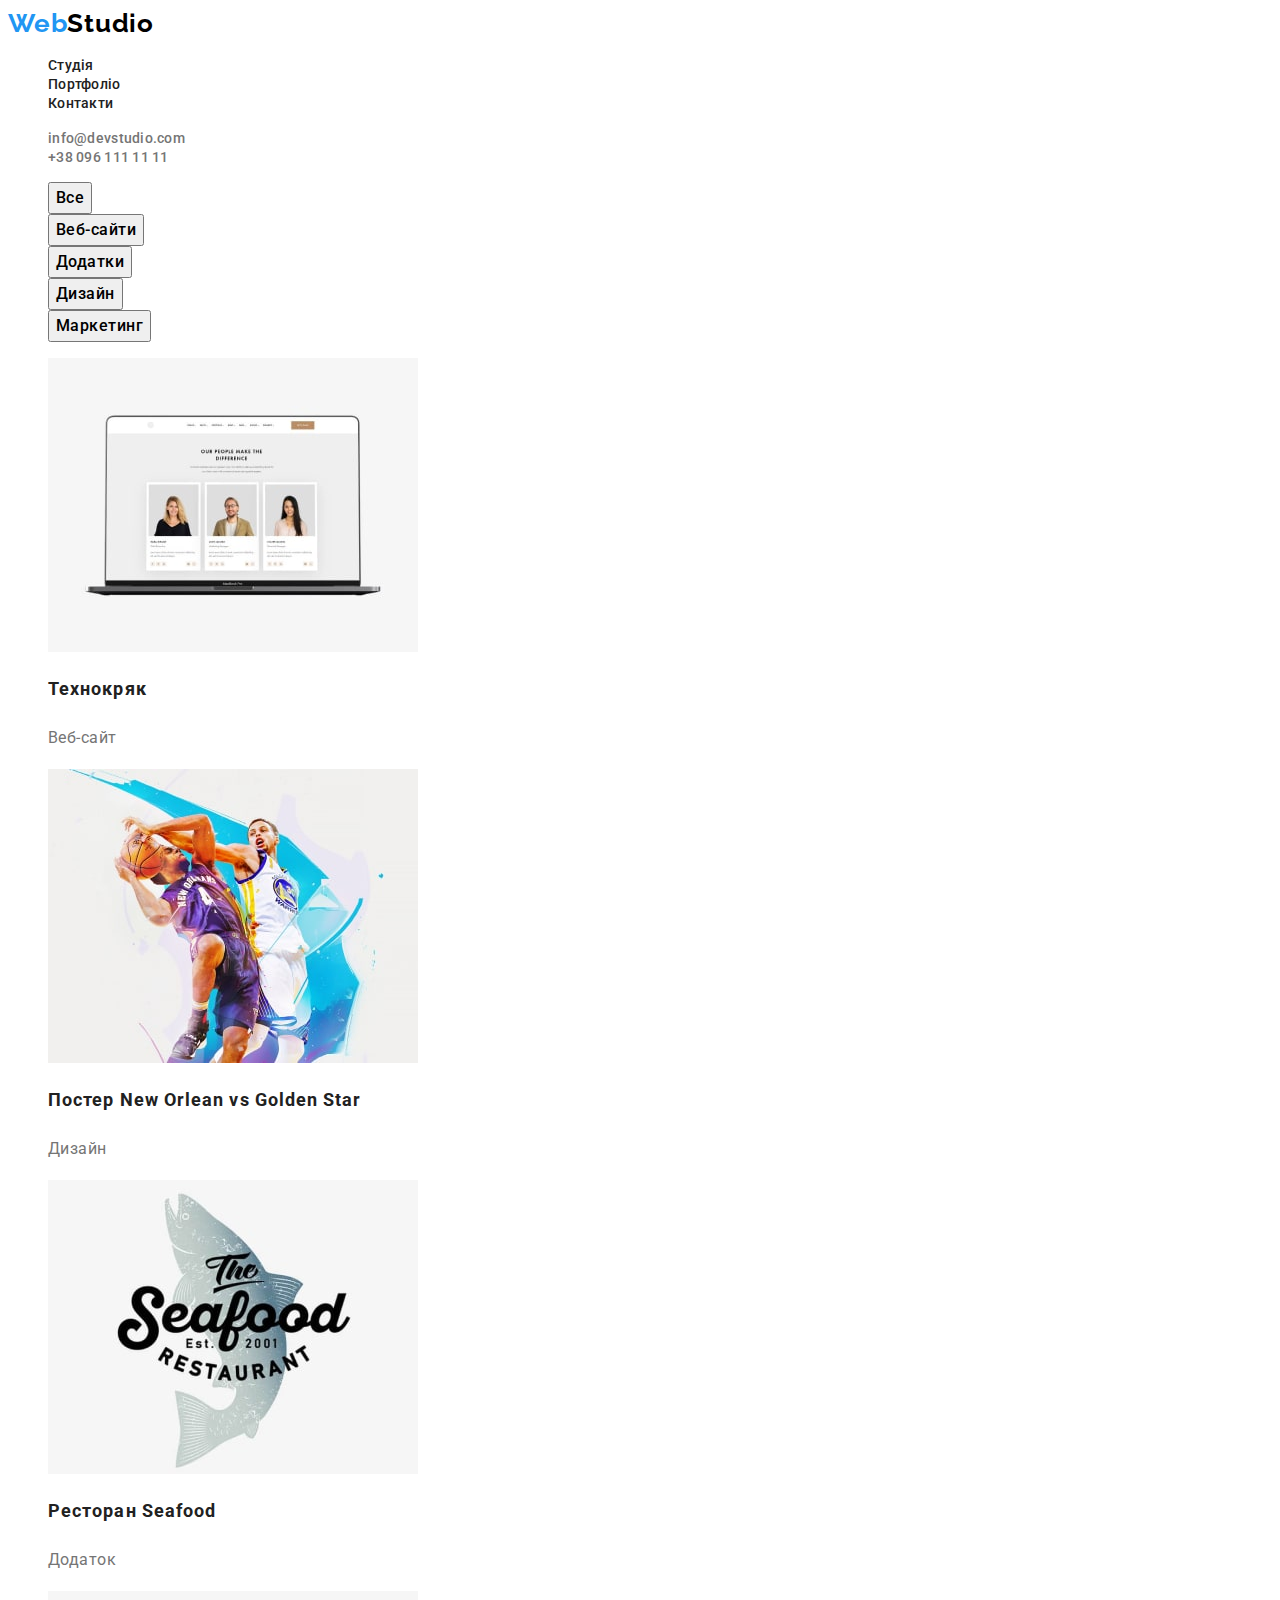
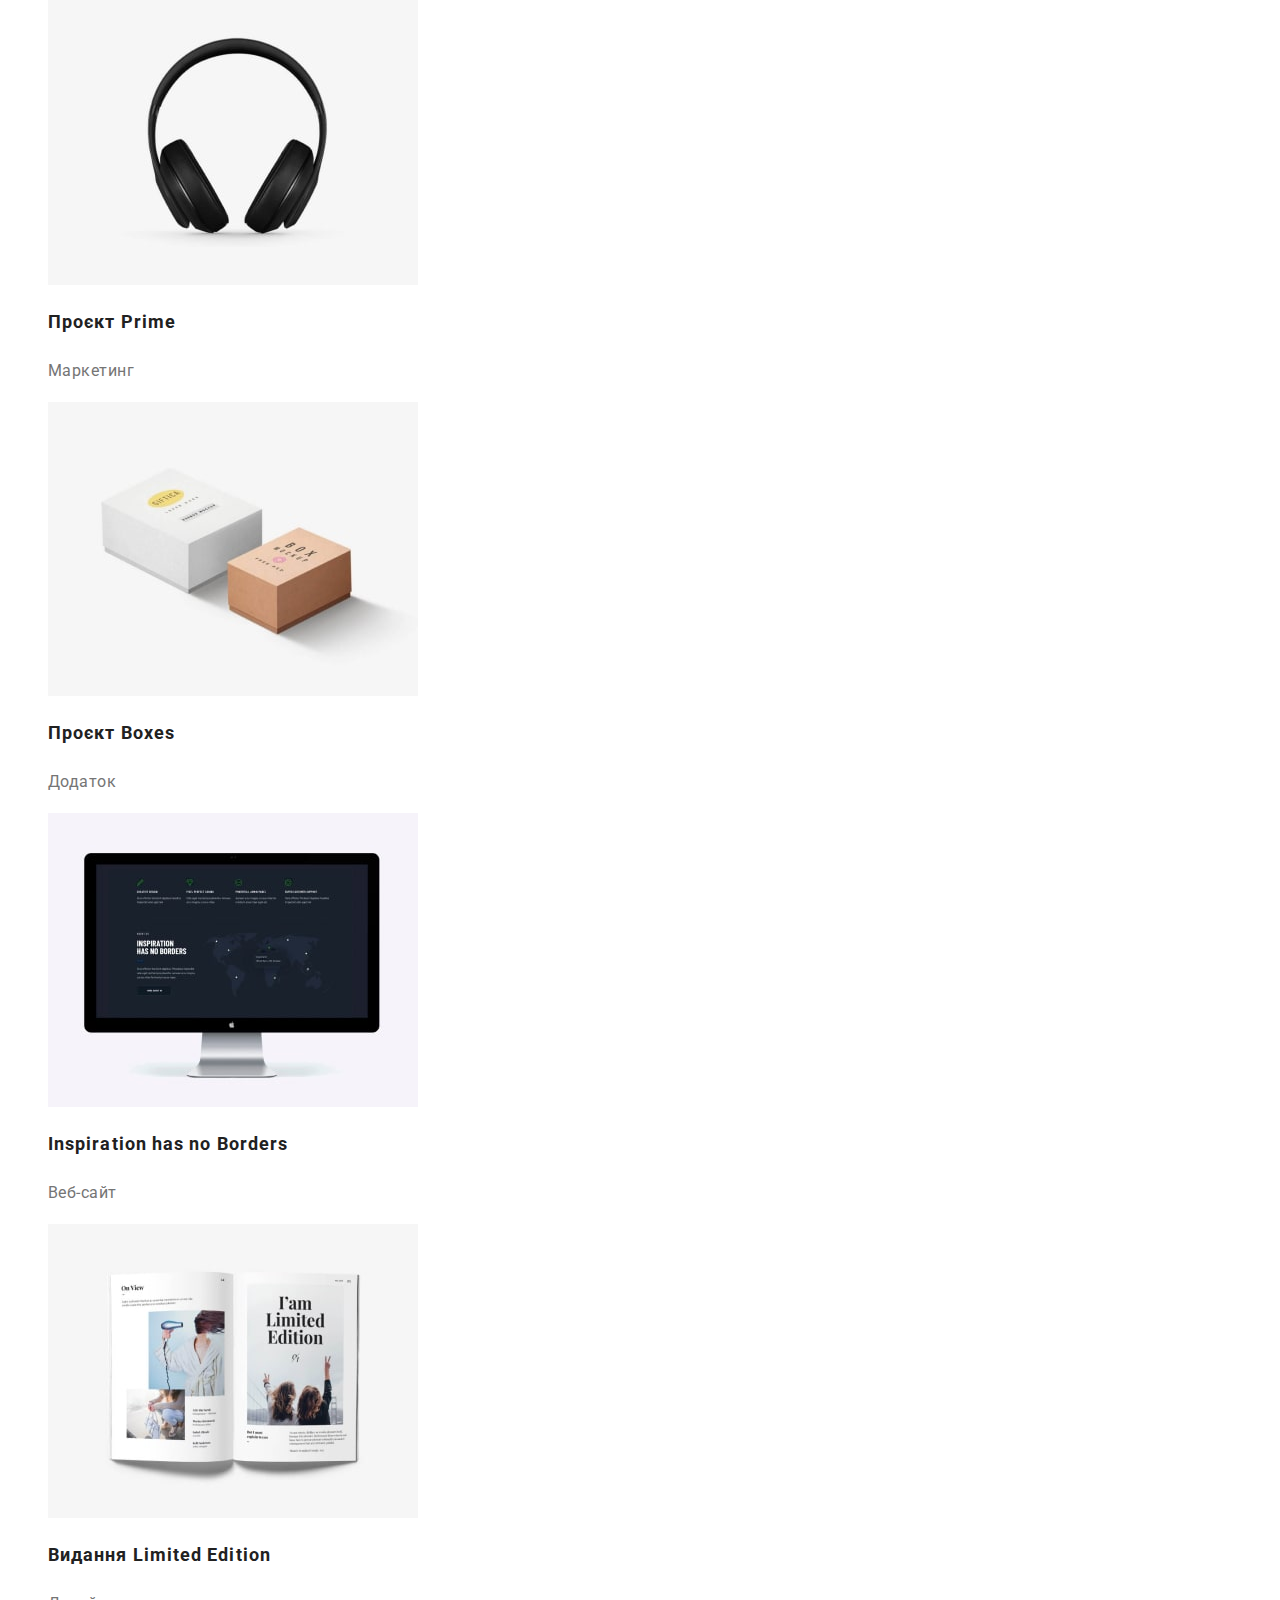
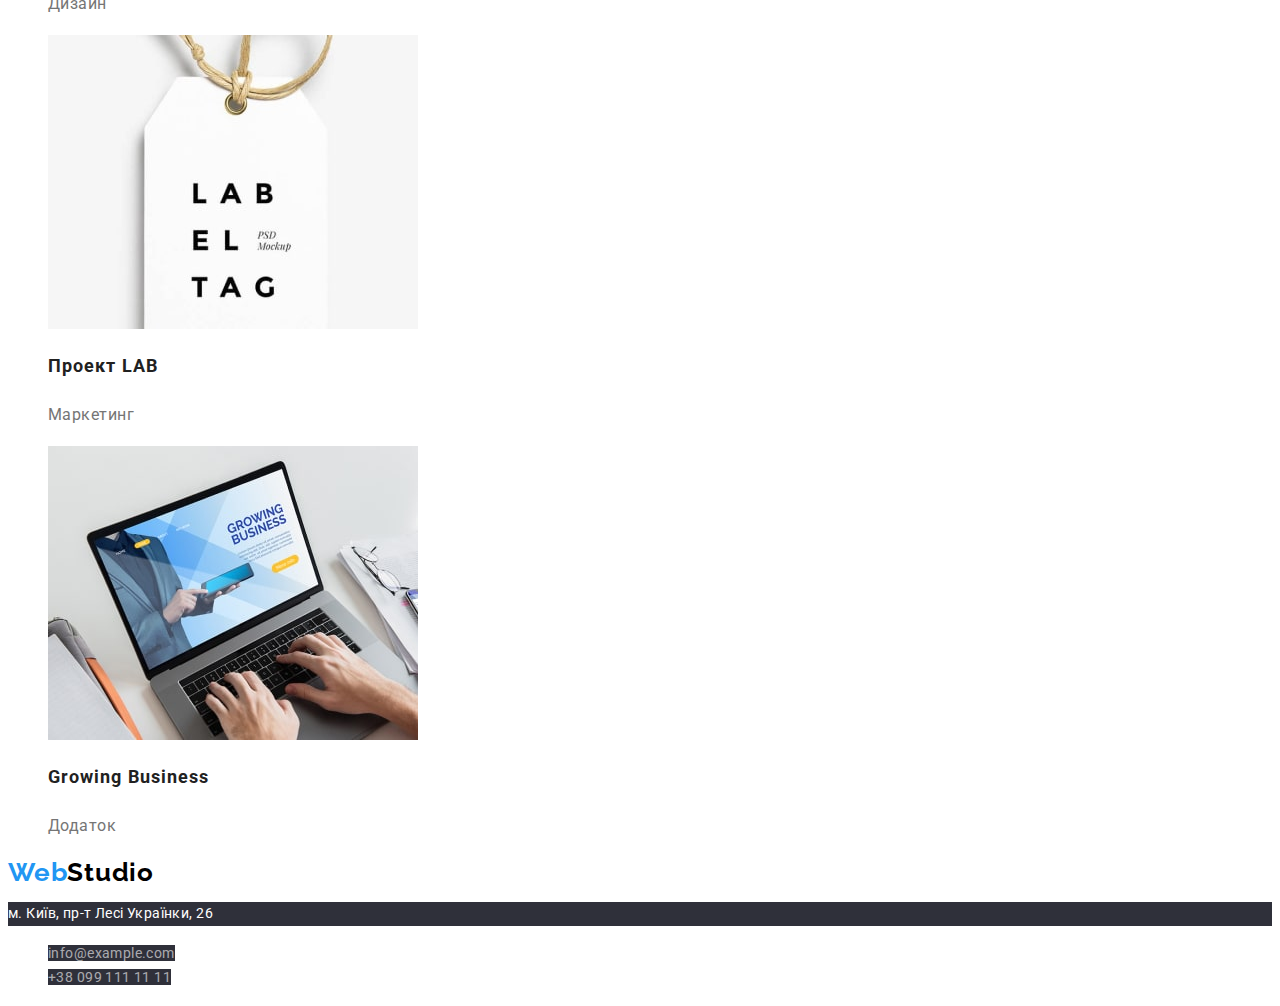
==== portfolio.html @ 77604a97 "create new repositury" ====
<!DOCTYPE html>
<html lang="uk">
  <head>
    <meta charset="UTF-8" />
    <meta http-equiv="X-UA-Compatible" content="IE=edge" />
    <meta name="viewport" content="width=device-width, initial-scale=1.0" />
    <link rel="preconnect" href="https://fonts.googleapis.com" />
    <link rel="preconnect" href="https://fonts.gstatic.com" crossorigin />
    <link
      href="https://fonts.googleapis.com/css2?family=Raleway:wght@700&family=Roboto:wght@400;500;700;900&display=swap"
      rel="stylesheet"
    />
    <title>Портфоліо</title>
    <link rel="stylesheet" href="./css/styles.css" />
  </head>
  <body>
    <!--Header-->
    <header class="header">
      <nav class="header-nav">
        <a class="logo link" href="index.html"
          ><span class="logo-span">Web</span>Studio</a
        >
        <ul class="header-list list">
          <li class="header-item">
            <a class="header-link link" href="index.html">Студія</a>
          </li>
          <li class="header-item">
            <a class="header-link link" href="portfolio.html">Портфоліо</a>
          </li>
          <li class="header-item">
            <a class="header-link link" href="">Контакти</a>
          </li>
        </ul>
      </nav>
      <ul class="header-list list">
        <li class="header-item">
          <a class="header-link-mail link" href="">info@devstudio.com</a>
        </li>
        <li class="header-item">
          <a class="header-link-tell link" href="tel:">+38 096 111 11 11</a>
        </li>
      </ul>
    </header>
    <!-- Gallery -->
    <main>
      <section class="gallery">
        <h1 class="visually-hidden">Наші роботи</h1>
        <ul class="gallery-list list">
          <li class="gallery-item-btn">
            <button class="gallery-btn" type="button">Все</button>
          </li>
          <li class="gallery-item-btn">
            <button class="gallery-btn" type="button">Веб-сайти</button>
          </li>
          <li class="gallery-item-btn">
            <button class="gallery-btn" type="button">Додатки</button>
          </li>
          <li class="gallery-item-btn">
            <button class="gallery-btn" type="button">Дизайн</button>
          </li>
          <li class="gallery-item-btn">
            <button class="gallery-btn" type="button">Маркетинг</button>
          </li>
        </ul>
        <ul class="gallery-list list">
          <li class="gallery-item">
            <img
              src="./images/portfolio-img-1.jpg"
              width="370"
              height="294"
              alt="Технокряк"
            />
            <h2 class="gallery-title">Технокряк</h2>
            <p class="gallery-text">Веб-сайт</p>
          </li>
          <li class="gallery-item">
            <img
              src="./images/portfolio-img-2.jpg"
              width="370"
              height="294"
              alt="Постер New Orlean vs Golden Star"
            />
            <h2 class="gallery-title">Постер New Orlean vs Golden Star</h2>
            <p class="gallery-text">Дизайн</p>
          </li>
          <li class="gallery-item">
            <img
              src="./images/portfolio-img-3.jpg"
              width="370"
              height="294"
              alt="Ресторан Seafood"
            />
            <h2 class="gallery-title">Ресторан Seafood</h2>
            <p class="gallery-text">Додаток</p>
          </li>
          <li class="gallery-item">
            <img
              src="./images/portfolio-img-4.jpg"
              width="370"
              height="294"
              alt="Проєкт Prime"
            />
            <h2 class="gallery-title">Проєкт Prime</h2>
            <p class="gallery-text">Маркетинг</p>
          </li>
          <li class="gallery-item">
            <img
              src="./images/portfolio-img-5.jpg"
              width="370"
              height="294"
              alt="Проєкт Boxes"
            />
            <h2 class="gallery-title">Проєкт Boxes</h2>
            <p class="gallery-text">Додаток</p>
          </li>
          <li class="gallery-item">
            <img
              src="./images/portfolio-img-6.jpg"
              width="370"
              height="294"
              alt="Inspiration has no Borders"
            />
            <h2 class="gallery-title">Inspiration has no Borders</h2>
            <p class="gallery-text">Веб-сайт</p>
          </li>
          <li class="gallery-item">
            <img
              src="./images/portfolio-img-7.jpg"
              width="370"
              height="294"
              alt="Видання Limited Edition"
            />
            <h2 class="gallery-title">Видання Limited Edition</h2>
            <p class="gallery-text">Дизайн</p>
          </li>
          <li class="gallery-item">
            <img
              src="./images/portfolio-img-8.jpg"
              width="370"
              height="294"
              alt="Проект LAB"
            />
            <h2 class="gallery-title">Проект LAB</h2>
            <p class="gallery-text">Маркетинг</p>
          </li>
          <li class="gallery-item">
            <img
              src="./images/portfolio-img-9.jpg"
              width="370"
              height="294"
              alt="Growing Business"
            />
            <h2 class="gallery-title">Growing Business</h2>
            <p class="gallery-text">Додаток</p>
          </li>
        </ul>
      </section>
    </main>
    <!--Footer-->
    <footer class="footer">
      <a class="logo link" href="index.html"
        ><span class="logo-span">Web</span>Studio</a
      >
      <address class="footer-address">
        <p class="footer-text">м. Київ, пр-т Лесі Українки, 26</p>
        <ul class="footer-list list">
          <li><a class="footer-link-mail link" href="">info@example.com</a></li>
          <li>
            <a class="footer-link-tell link" href="tel:">+38 099 111 11 11</a>
          </li>
        </ul>
      </address>
    </footer>
  </body>
</html>
---- css/styles.css ----
:root {
  --main-color: #212121;
  --second-color: #757575;
}

body {
  font-family: "Roboto", sans-serif;
  color: #212121;
}

.visually-hidden {
  position: absolute;
  white-space: nowrap;
  width: 1px;
  height: 1px;
  overflow: hidden;
  border: 0;
  padding: 0;
  clip: rect(0 0 0 0);
  clip-path: inset(50%);
  margin: -1px;
}

.link {
  text-decoration: none;
}

.list {
  list-style: none;
}

/* <!--Header--> */

.logo {
  font-family: "Raleway";
  font-weight: 700;
  font-size: 26px;
  line-height: 1.19;
  letter-spacing: 0.03em;
  color: #000000;
}

.logo-span {
  color: #2196f3;
}

.header-link {
  font-weight: 500;
  font-size: 14px;
  line-height: 1.14;
  letter-spacing: 0.02em;
  color: var(--main-color);
}

.header-link:hover,
.header-link:focus {
  color: #2196f3;
}

.header-link-mail,
.header-link-tell {
  font-weight: 500;
  font-size: 14px;
  line-height: 1.14;
  letter-spacing: 0.02em;
  color: var(--second-color);
}

.header-link-mail:hover,
.header-link-mail:focus {
  color: #2196f3;
}

.header-link-tell:hover,
.header-link-tell:focus {
  color: #2196f3;
}

/* <!--Hero--> */

.hero-title {
  font-weight: 900;
  font-size: 44px;
  line-height: 1.36;
  text-align: center;
  letter-spacing: 0.06em;
  text-transform: uppercase;
  color: #ffffff;
  background-color: #2f303a;
}

.hero-btn {
  font-weight: 700;
  font-size: 16px;
  line-height: 1.87;
  display: flex;
  align-items: center;
  text-align: center;
  letter-spacing: 0.06em;
  color: #ffffff;
  cursor: pointer;
}

/* <!--Soft Skills--> */

.soft-skills-title {
  font-weight: 700;
  font-size: 14px;
  line-height: 1.14;
  letter-spacing: 0.03em;
  text-transform: uppercase;
  color: var(--main-color);
}

.soft-skills-text {
  font-size: 14px;
  line-height: 1.71;
  letter-spacing: 0.03em;
  color: var(--second-color);
}

/* <!--About--> */

.about-title {
  font-weight: 700;
  font-size: 36px;
  line-height: 1.17;
  text-align: center;
  letter-spacing: 0.03em;
  color: var(--main-color);
}

/* <!--Team--> */

.team-item {
  background-color: #ffffff;
}

.team-title {
  font-weight: 700;
  font-size: 36px;
  line-height: 1.17;
  text-align: center;
  letter-spacing: 0.03em;
  color: var(--main-color);
}

.team-title-name {
  font-weight: 500;
  font-size: 16px;
  line-height: 1.19;
  text-align: center;
  letter-spacing: 0.03em;
  color: var(--main-color);
}

.team-text {
  font-size: 16px;
  line-height: 1.19;
  text-align: center;
  letter-spacing: 0.03em;
  color: var(--second-color);
}


/* <!--Footer--> */

.footer-text {
  font-style: normal;
  font-size: 14px;
  line-height: 1.71;
  letter-spacing: 0.03em;
  color: #ffffff;
  background-color: #2f303a;
}

.footer-link-mail,
.footer-link-tell {
  font-style: normal;
  font-size: 14px;
  line-height: 1.71;
  letter-spacing: 0.03em;
  color: rgba(255, 255, 255, 0.6);
  background-color: #2f303a;
}

.footer-link-mail:hover,
.footer-link-mail:focus {
  color: #2196f3;
}

.footer-link-tell:hover,
.footer-link-tell:focus {
  color: #2196f3;
}

/* <!-- Gallery --> */

.gallery-item {
  background-color: #ffffff;
}

.gallery-btn {
  font-family: "Roboto";
  font-weight: 500;
  font-size: 16px;
  line-height: 1.63;
  text-align: center;
  letter-spacing: 0.03em;
  cursor: pointer;
}

.gallery-title {
  font-weight: 700;
  font-size: 18px;
  line-height: 2;
  letter-spacing: 0.06em;
  color: var(--main-color);
}

.gallery-text {
  font-size: 16px;
  line-height: 1.88;
  letter-spacing: 0.03em;
  color: var(--second-color);
}
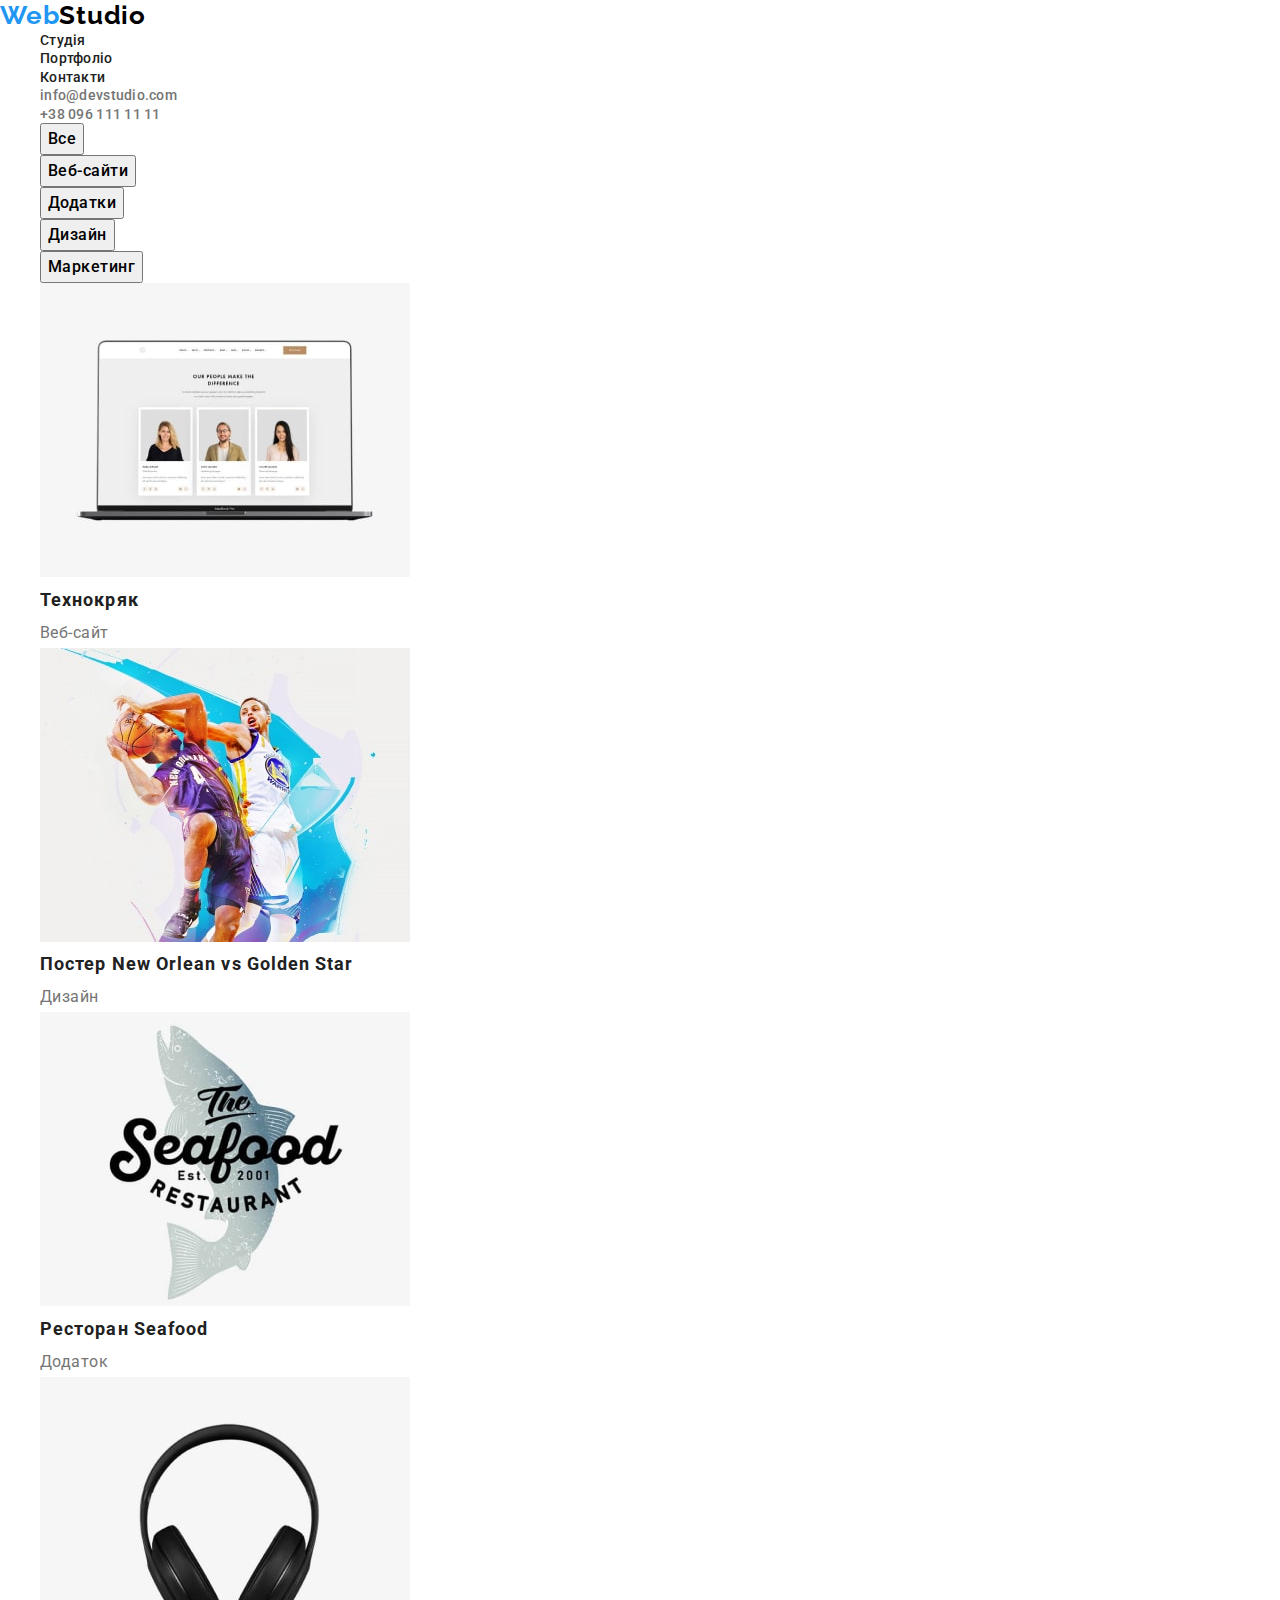
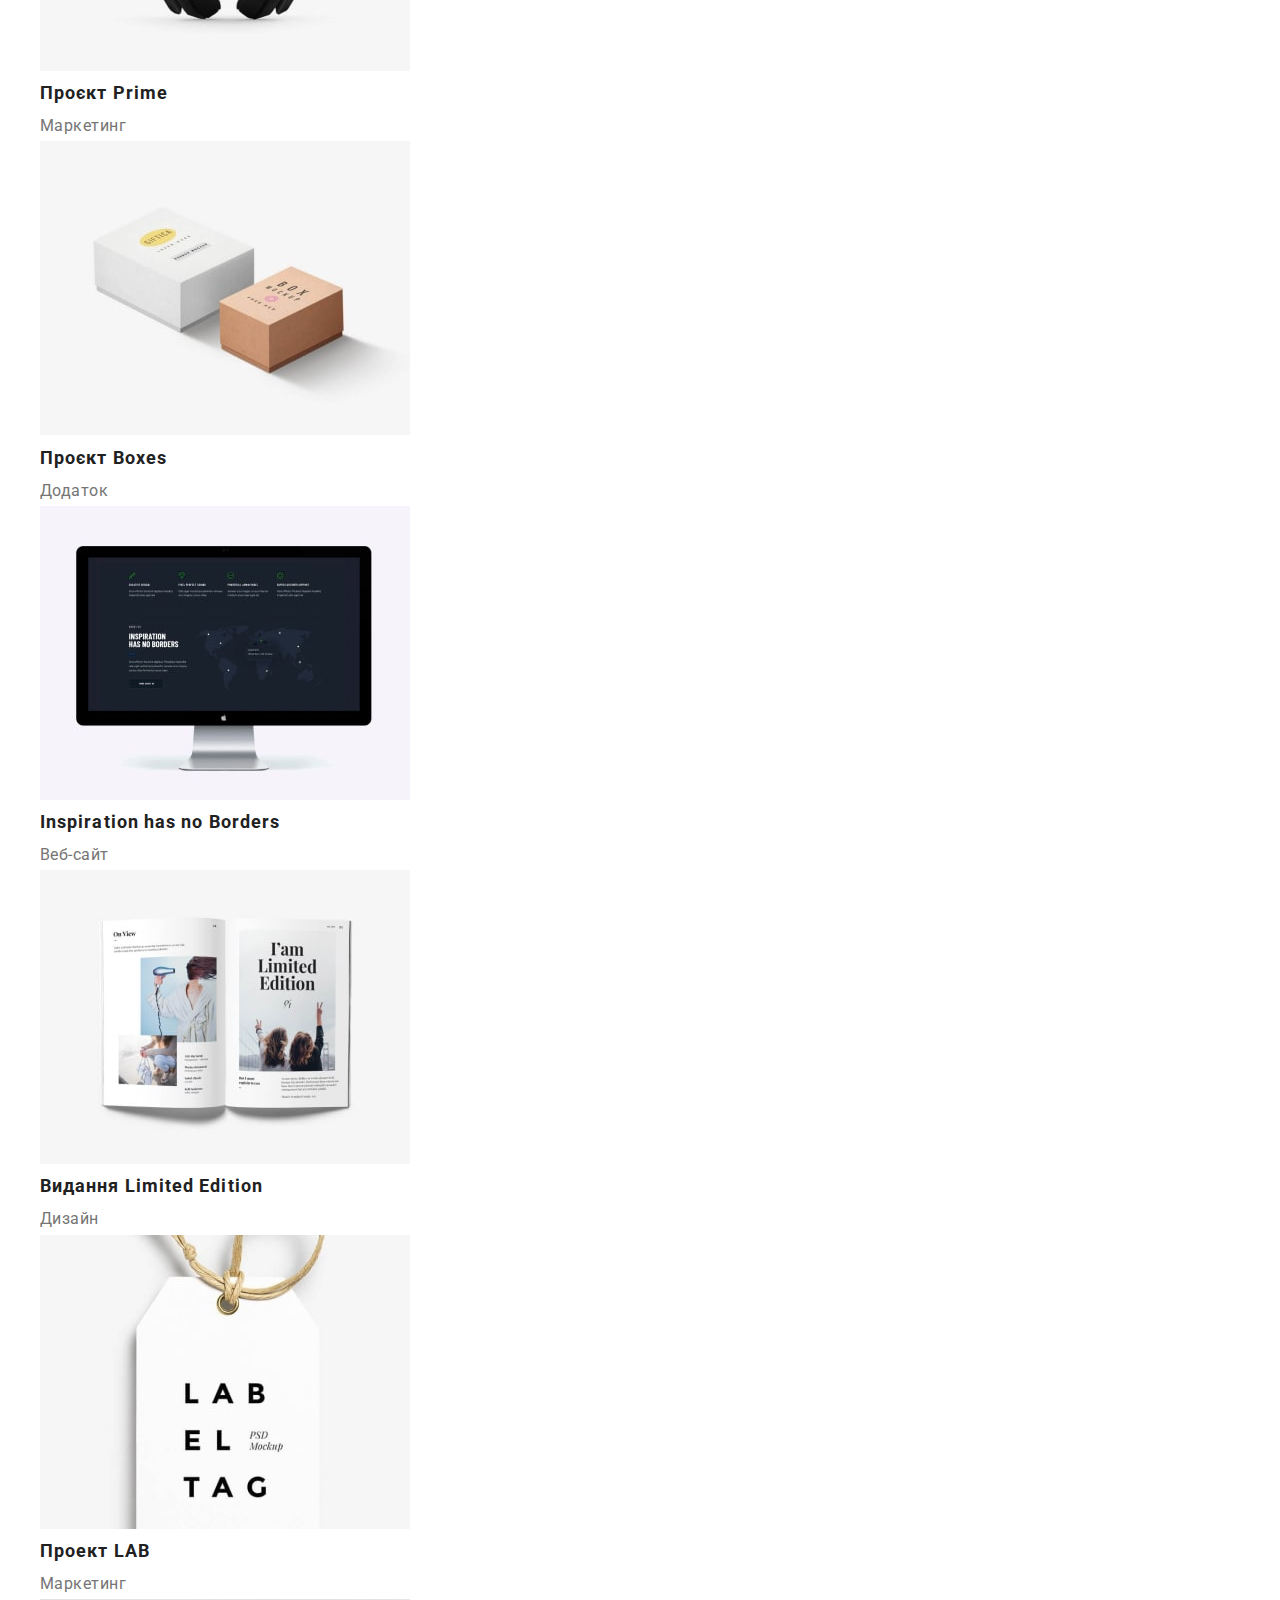
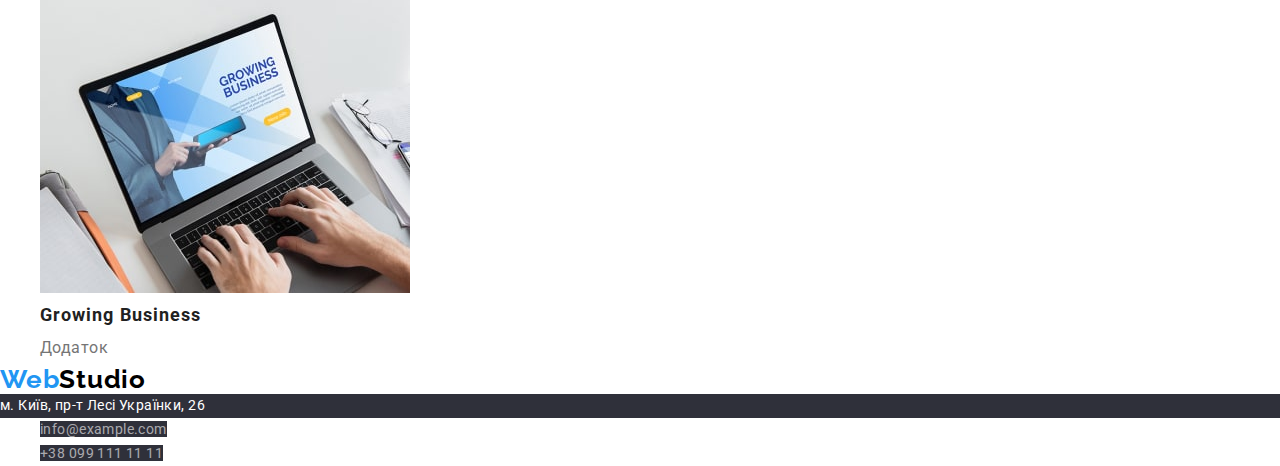
==== commit e67eddd2: "додав ширину" ====
--- a/portfolio.html
+++ b/portfolio.html
@@ -11,6 +11,10 @@
       rel="stylesheet"
     />
     <title>Портфоліо</title>
+    <link
+      rel="stylesheet"
+      href="https://cdnjs.cloudflare.com/ajax/libs/modern-normalize/1.1.0/modern-normalize.min.css"
+    />
     <link rel="stylesheet" href="./css/styles.css" />
   </head>
   <body>
--- a/css/styles.css
+++ b/css/styles.css
@@ -1,3 +1,13 @@
+html {
+  box-sizing: border-box;
+}
+
+*,
+*::before,
+*::after {
+  box-sizing: inherit;
+}
+
 :root {
   --main-color: #212121;
   --second-color: #757575;
@@ -6,6 +16,18 @@
 body {
   font-family: "Roboto", sans-serif;
   color: #212121;
+}
+
+h1,
+h2,
+h3,
+h4,
+h5,
+h6,
+p,
+ul {
+  margin-top: 0;
+  margin-bottom: 0;
 }
 
 .visually-hidden {
@@ -29,6 +51,12 @@
   list-style: none;
 }
 
+.container {
+  width: 1200px;
+  padding-left: 15px;
+  padding-right: 15px;
+}
+
 /* <!--Header--> */
 
 .logo {
@@ -162,7 +190,6 @@
   color: var(--second-color);
 }
 
-
 /* <!--Footer--> */
 
 .footer-text {
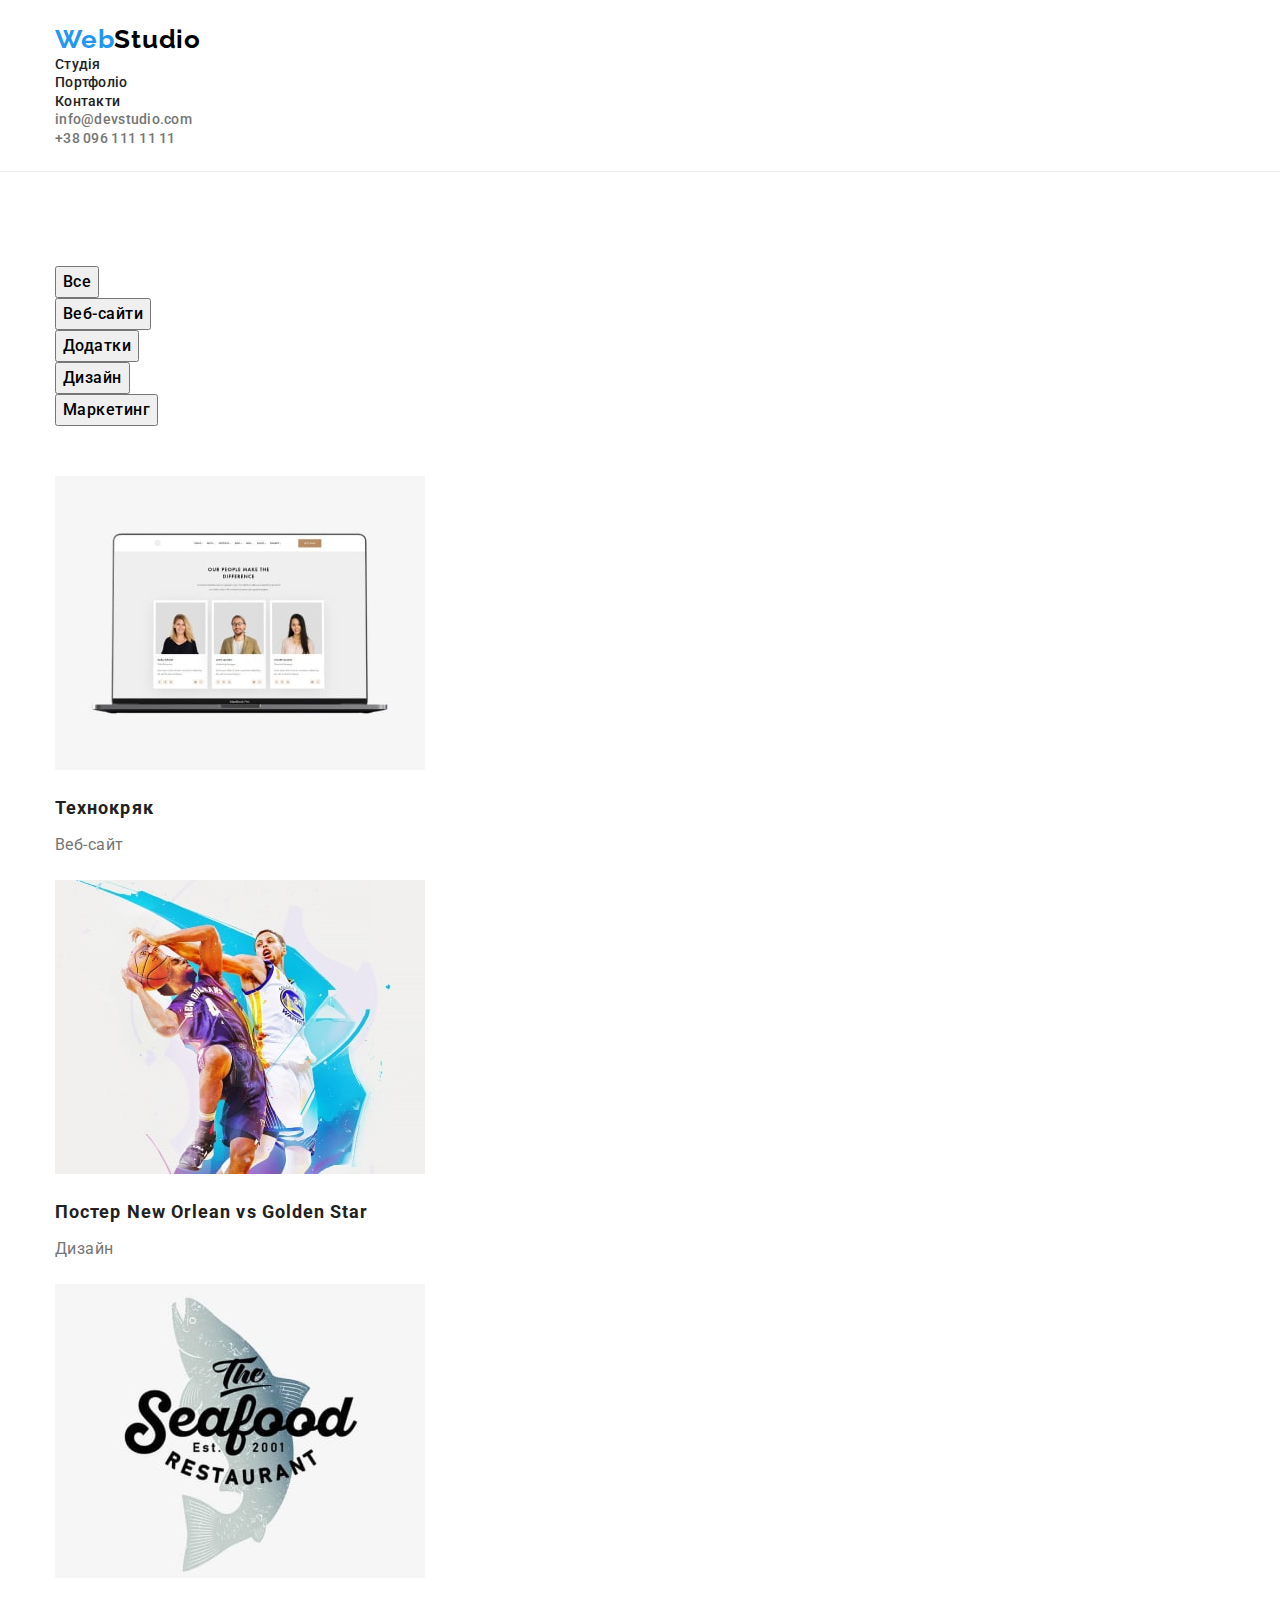
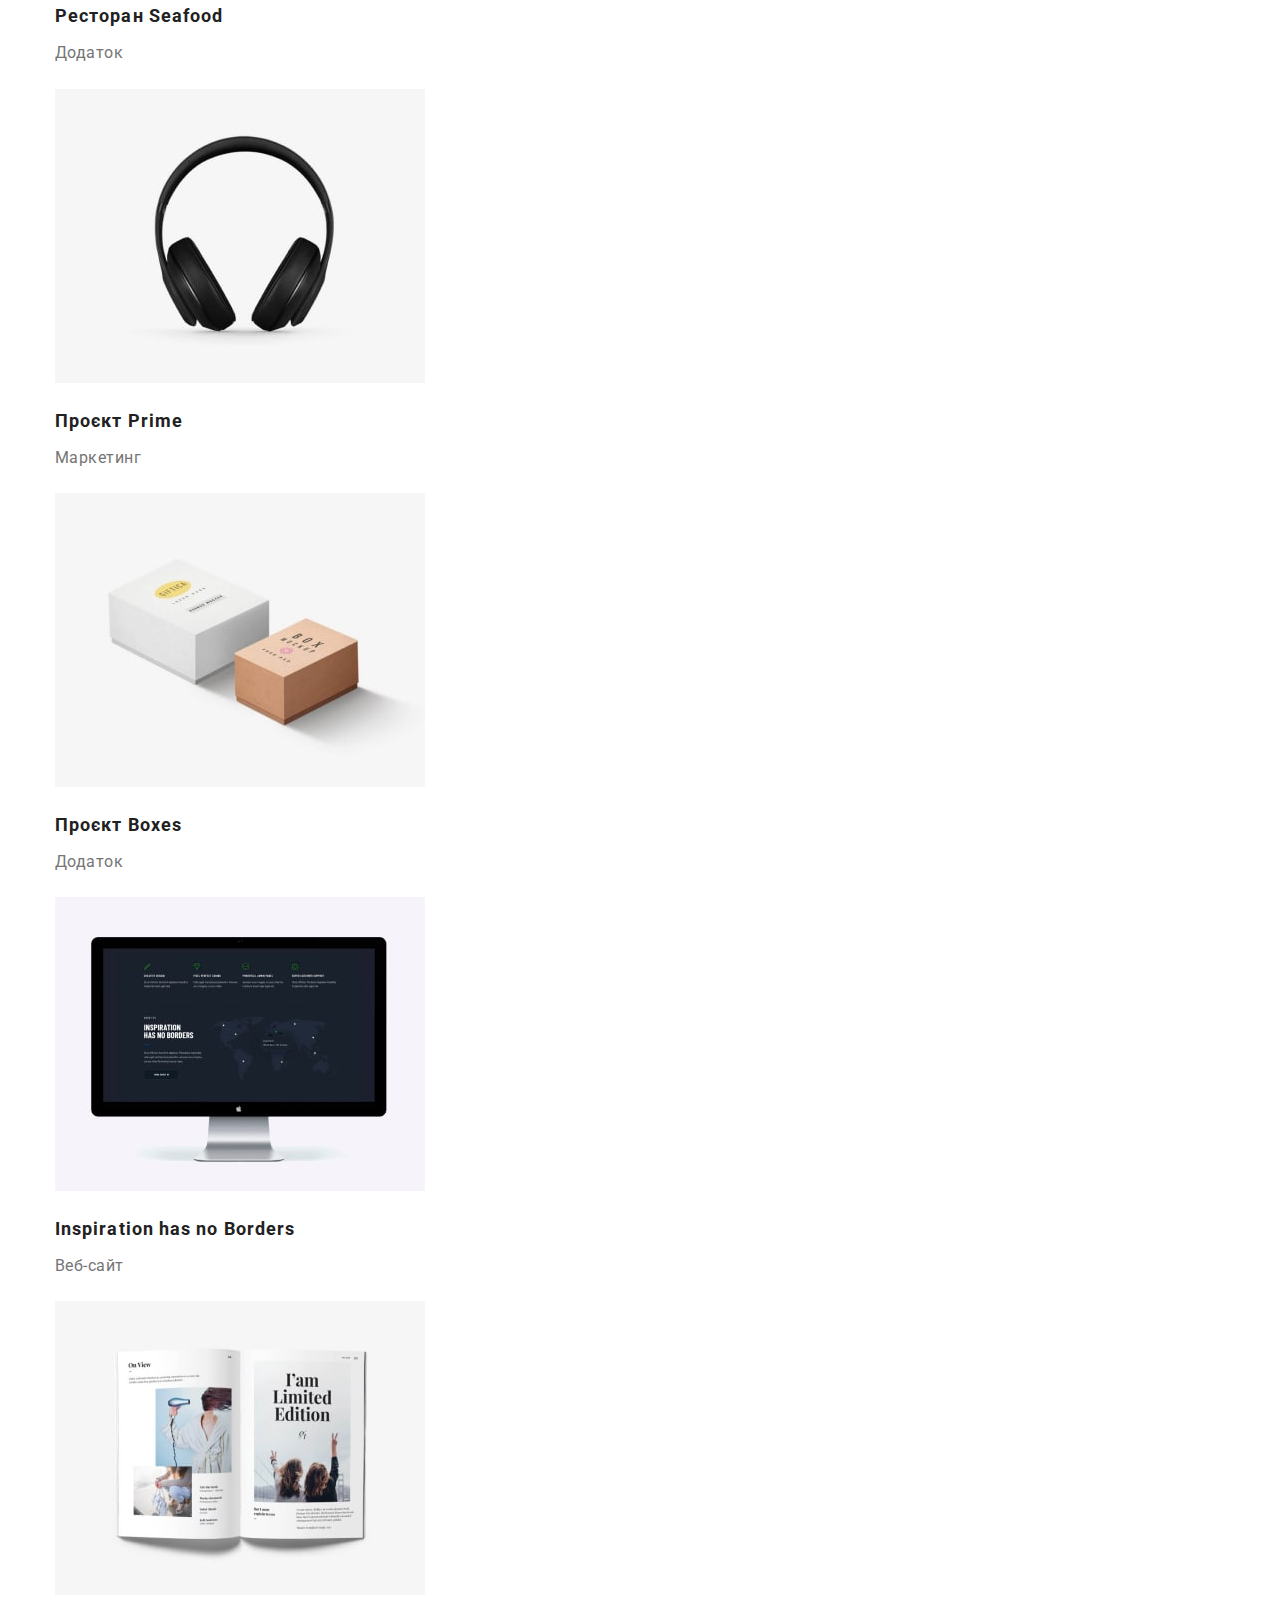
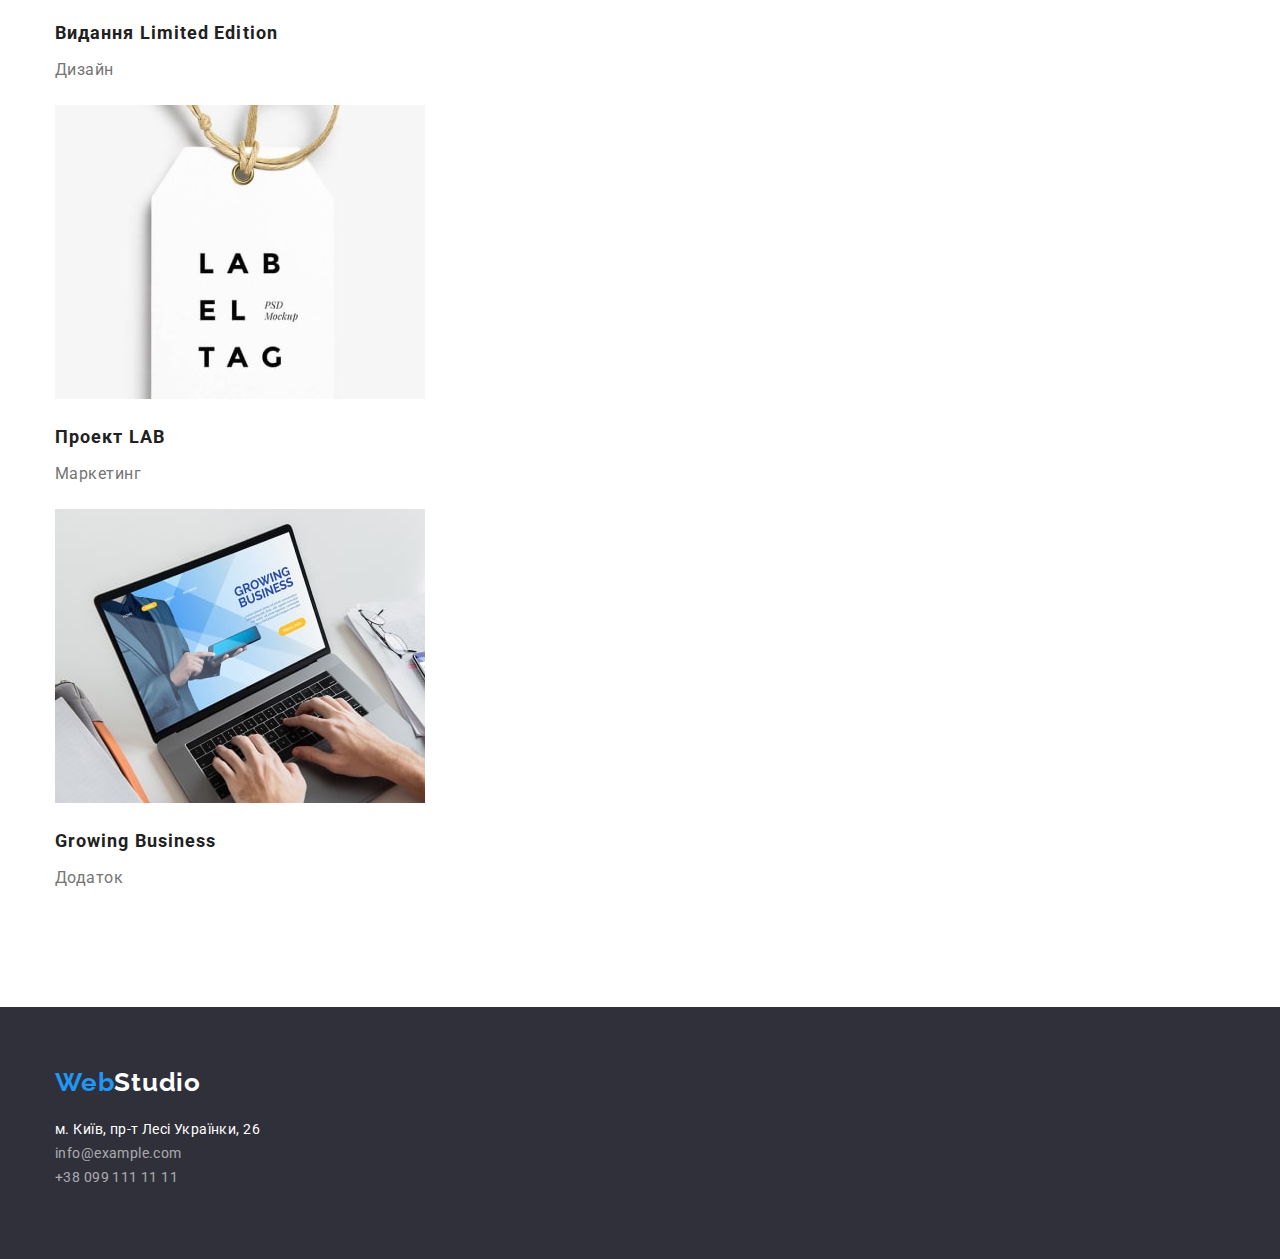
==== commit 1e694920: "add margin padding" ====
--- a/portfolio.html
+++ b/portfolio.html
@@ -20,160 +20,169 @@
   <body>
     <!--Header-->
     <header class="header">
-      <nav class="header-nav">
-        <a class="logo link" href="index.html"
-          ><span class="logo-span">Web</span>Studio</a
-        >
+      <div class="container">
+        <nav class="header-nav">
+          <a class="logo link" href="index.html"
+            ><span class="logo-span">Web</span>Studio</a
+          >
+          <ul class="header-list list">
+            <li class="header-item">
+              <a class="header-link link" href="index.html">Студія</a>
+            </li>
+            <li class="header-item">
+              <a class="header-link link" href="portfolio.html">Портфоліо</a>
+            </li>
+            <li class="header-item">
+              <a class="header-link link" href="">Контакти</a>
+            </li>
+          </ul>
+        </nav>
         <ul class="header-list list">
           <li class="header-item">
-            <a class="header-link link" href="index.html">Студія</a>
+            <a class="header-link-mail link" href="">info@devstudio.com</a>
           </li>
           <li class="header-item">
-            <a class="header-link link" href="portfolio.html">Портфоліо</a>
-          </li>
-          <li class="header-item">
-            <a class="header-link link" href="">Контакти</a>
+            <a class="header-link-tell link" href="tel:">+38 096 111 11 11</a>
           </li>
         </ul>
-      </nav>
-      <ul class="header-list list">
-        <li class="header-item">
-          <a class="header-link-mail link" href="">info@devstudio.com</a>
-        </li>
-        <li class="header-item">
-          <a class="header-link-tell link" href="tel:">+38 096 111 11 11</a>
-        </li>
-      </ul>
+      </div>
     </header>
     <!-- Gallery -->
     <main>
-      <section class="gallery">
-        <h1 class="visually-hidden">Наші роботи</h1>
-        <ul class="gallery-list list">
-          <li class="gallery-item-btn">
-            <button class="gallery-btn" type="button">Все</button>
-          </li>
-          <li class="gallery-item-btn">
-            <button class="gallery-btn" type="button">Веб-сайти</button>
-          </li>
-          <li class="gallery-item-btn">
-            <button class="gallery-btn" type="button">Додатки</button>
-          </li>
-          <li class="gallery-item-btn">
-            <button class="gallery-btn" type="button">Дизайн</button>
-          </li>
-          <li class="gallery-item-btn">
-            <button class="gallery-btn" type="button">Маркетинг</button>
-          </li>
-        </ul>
-        <ul class="gallery-list list">
-          <li class="gallery-item">
-            <img
-              src="./images/portfolio-img-1.jpg"
-              width="370"
-              height="294"
-              alt="Технокряк"
-            />
-            <h2 class="gallery-title">Технокряк</h2>
-            <p class="gallery-text">Веб-сайт</p>
-          </li>
-          <li class="gallery-item">
-            <img
-              src="./images/portfolio-img-2.jpg"
-              width="370"
-              height="294"
-              alt="Постер New Orlean vs Golden Star"
-            />
-            <h2 class="gallery-title">Постер New Orlean vs Golden Star</h2>
-            <p class="gallery-text">Дизайн</p>
-          </li>
-          <li class="gallery-item">
-            <img
-              src="./images/portfolio-img-3.jpg"
-              width="370"
-              height="294"
-              alt="Ресторан Seafood"
-            />
-            <h2 class="gallery-title">Ресторан Seafood</h2>
-            <p class="gallery-text">Додаток</p>
-          </li>
-          <li class="gallery-item">
-            <img
-              src="./images/portfolio-img-4.jpg"
-              width="370"
-              height="294"
-              alt="Проєкт Prime"
-            />
-            <h2 class="gallery-title">Проєкт Prime</h2>
-            <p class="gallery-text">Маркетинг</p>
-          </li>
-          <li class="gallery-item">
-            <img
-              src="./images/portfolio-img-5.jpg"
-              width="370"
-              height="294"
-              alt="Проєкт Boxes"
-            />
-            <h2 class="gallery-title">Проєкт Boxes</h2>
-            <p class="gallery-text">Додаток</p>
-          </li>
-          <li class="gallery-item">
-            <img
-              src="./images/portfolio-img-6.jpg"
-              width="370"
-              height="294"
-              alt="Inspiration has no Borders"
-            />
-            <h2 class="gallery-title">Inspiration has no Borders</h2>
-            <p class="gallery-text">Веб-сайт</p>
-          </li>
-          <li class="gallery-item">
-            <img
-              src="./images/portfolio-img-7.jpg"
-              width="370"
-              height="294"
-              alt="Видання Limited Edition"
-            />
-            <h2 class="gallery-title">Видання Limited Edition</h2>
-            <p class="gallery-text">Дизайн</p>
-          </li>
-          <li class="gallery-item">
-            <img
-              src="./images/portfolio-img-8.jpg"
-              width="370"
-              height="294"
-              alt="Проект LAB"
-            />
-            <h2 class="gallery-title">Проект LAB</h2>
-            <p class="gallery-text">Маркетинг</p>
-          </li>
-          <li class="gallery-item">
-            <img
-              src="./images/portfolio-img-9.jpg"
-              width="370"
-              height="294"
-              alt="Growing Business"
-            />
-            <h2 class="gallery-title">Growing Business</h2>
-            <p class="gallery-text">Додаток</p>
-          </li>
-        </ul>
+      <section class="gallery section">
+        <div class="container">
+          <h1 class="visually-hidden">Наші роботи</h1>
+          <ul class="gallery-list-btn list">
+            <li class="gallery-item-btn">
+              <button class="gallery-btn" type="button">Все</button>
+            </li>
+            <li class="gallery-item-btn">
+              <button class="gallery-btn" type="button">Веб-сайти</button>
+            </li>
+            <li class="gallery-item-btn">
+              <button class="gallery-btn" type="button">Додатки</button>
+            </li>
+            <li class="gallery-item-btn">
+              <button class="gallery-btn" type="button">Дизайн</button>
+            </li>
+            <li class="gallery-item-btn">
+              <button class="gallery-btn" type="button">Маркетинг</button>
+            </li>
+          </ul>
+          <ul class="gallery-list list">
+            <li class="gallery-item">
+              <img
+                src="./images/portfolio-img-1.jpg"
+                width="370"
+                height="294"
+                alt="Технокряк"
+              />
+              <h2 class="gallery-title">Технокряк</h2>
+              <p class="gallery-text">Веб-сайт</p>
+            </li>
+            <li class="gallery-item">
+              <img
+                src="./images/portfolio-img-2.jpg"
+                width="370"
+                height="294"
+                alt="Постер New Orlean vs Golden Star"
+              />
+              <h2 class="gallery-title">Постер New Orlean vs Golden Star</h2>
+              <p class="gallery-text">Дизайн</p>
+            </li>
+            <li class="gallery-item">
+              <img
+                src="./images/portfolio-img-3.jpg"
+                width="370"
+                height="294"
+                alt="Ресторан Seafood"
+              />
+              <h2 class="gallery-title">Ресторан Seafood</h2>
+              <p class="gallery-text">Додаток</p>
+            </li>
+            <li class="gallery-item">
+              <img
+                src="./images/portfolio-img-4.jpg"
+                width="370"
+                height="294"
+                alt="Проєкт Prime"
+              />
+              <h2 class="gallery-title">Проєкт Prime</h2>
+              <p class="gallery-text">Маркетинг</p>
+            </li>
+            <li class="gallery-item">
+              <img
+                src="./images/portfolio-img-5.jpg"
+                width="370"
+                height="294"
+                alt="Проєкт Boxes"
+              />
+              <h2 class="gallery-title">Проєкт Boxes</h2>
+              <p class="gallery-text">Додаток</p>
+            </li>
+            <li class="gallery-item">
+              <img
+                src="./images/portfolio-img-6.jpg"
+                width="370"
+                height="294"
+                alt="Inspiration has no Borders"
+              />
+              <h2 class="gallery-title">Inspiration has no Borders</h2>
+              <p class="gallery-text">Веб-сайт</p>
+            </li>
+            <li class="gallery-item">
+              <img
+                src="./images/portfolio-img-7.jpg"
+                width="370"
+                height="294"
+                alt="Видання Limited Edition"
+              />
+              <h2 class="gallery-title">Видання Limited Edition</h2>
+              <p class="gallery-text">Дизайн</p>
+            </li>
+            <li class="gallery-item">
+              <img
+                src="./images/portfolio-img-8.jpg"
+                width="370"
+                height="294"
+                alt="Проект LAB"
+              />
+              <h2 class="gallery-title">Проект LAB</h2>
+              <p class="gallery-text">Маркетинг</p>
+            </li>
+            <li class="gallery-item">
+              <img
+                src="./images/portfolio-img-9.jpg"
+                width="370"
+                height="294"
+                alt="Growing Business"
+              />
+              <h2 class="gallery-title">Growing Business</h2>
+              <p class="gallery-text">Додаток</p>
+            </li>
+          </ul>
+        </div>
       </section>
     </main>
     <!--Footer-->
     <footer class="footer">
-      <a class="logo link" href="index.html"
-        ><span class="logo-span">Web</span>Studio</a
-      >
-      <address class="footer-address">
-        <p class="footer-text">м. Київ, пр-т Лесі Українки, 26</p>
-        <ul class="footer-list list">
-          <li><a class="footer-link-mail link" href="">info@example.com</a></li>
-          <li>
-            <a class="footer-link-tell link" href="tel:">+38 099 111 11 11</a>
-          </li>
-        </ul>
-      </address>
+      <div class="container address">
+        <a class="logo link" href="index.html"
+          ><span class="logo-span">Web</span
+          ><span class="logo-studio-span">Studio</span></a
+        >
+        <address class="footer-address">
+          <p class="footer-text">м. Київ, пр-т Лесі Українки, 26</p>
+          <ul class="footer-list list">
+            <li>
+              <a class="footer-link-mail link" href="">info@example.com</a>
+            </li>
+            <li>
+              <a class="footer-link-tell link" href="tel:">+38 099 111 11 11</a>
+            </li>
+          </ul>
+        </address>
+      </div>
     </footer>
   </body>
 </html>
--- a/css/styles.css
+++ b/css/styles.css
@@ -1,13 +1,3 @@
-html {
-  box-sizing: border-box;
-}
-
-*,
-*::before,
-*::after {
-  box-sizing: inherit;
-}
-
 :root {
   --main-color: #212121;
   --second-color: #757575;
@@ -24,10 +14,17 @@
 h4,
 h5,
 h6,
-p,
+p {
+  margin: 0;
+}
+
 ul {
-  margin-top: 0;
-  margin-bottom: 0;
+  margin: 0;
+  padding-left: 0;
+}
+
+img {
+  display: block;
 }
 
 .visually-hidden {
@@ -51,10 +48,16 @@
   list-style: none;
 }
 
+.section {
+  padding-top: 94px;
+  padding-bottom: 94px;
+}
+
 .container {
   width: 1200px;
   padding-left: 15px;
   padding-right: 15px;
+  margin: 0 auto;
 }
 
 /* <!--Header--> */
@@ -72,6 +75,11 @@
   color: #2196f3;
 }
 
+.header {
+  padding: 24px;
+  border-bottom: 1px solid #ececec;
+}
+
 .header-link {
   font-weight: 500;
   font-size: 14px;
@@ -106,24 +114,30 @@
 
 /* <!--Hero--> */
 
+.hero {
+  min-height: 600px;
+  padding-top: 200px;
+  text-align: center;
+  background-color: #2f303a;
+}
+
 .hero-title {
+  margin-left: auto;
+  margin-right: auto;
+  max-width: 696px;
   font-weight: 900;
   font-size: 44px;
   line-height: 1.36;
-  text-align: center;
   letter-spacing: 0.06em;
   text-transform: uppercase;
   color: #ffffff;
-  background-color: #2f303a;
 }
 
 .hero-btn {
+  margin-top: 30px;
   font-weight: 700;
   font-size: 16px;
   line-height: 1.87;
-  display: flex;
-  align-items: center;
-  text-align: center;
   letter-spacing: 0.06em;
   color: #ffffff;
   cursor: pointer;
@@ -132,6 +146,7 @@
 /* <!--Soft Skills--> */
 
 .soft-skills-title {
+  padding-bottom: 10px;
   font-weight: 700;
   font-size: 14px;
   line-height: 1.14;
@@ -150,6 +165,7 @@
 /* <!--About--> */
 
 .about-title {
+  padding-bottom: 50px;
   font-weight: 700;
   font-size: 36px;
   line-height: 1.17;
@@ -165,6 +181,7 @@
 }
 
 .team-title {
+  padding-bottom: 50px;
   font-weight: 700;
   font-size: 36px;
   line-height: 1.17;
@@ -174,6 +191,7 @@
 }
 
 .team-title-name {
+  margin-top: 50px;
   font-weight: 500;
   font-size: 16px;
   line-height: 1.19;
@@ -183,6 +201,8 @@
 }
 
 .team-text {
+  margin-top: 10px;
+  margin-bottom: 30px;
   font-size: 16px;
   line-height: 1.19;
   text-align: center;
@@ -192,23 +212,37 @@
 
 /* <!--Footer--> */
 
+.footer {
+  min-height: 252px;
+  background-color: #2f303a;
+}
+
+.logo-studio-span {
+  color: #fff;
+}
+
+.address {
+  padding-top: 60px;
+  padding-bottom: 60px;
+}
+
 .footer-text {
+  padding-top: 20px;
   font-style: normal;
   font-size: 14px;
   line-height: 1.71;
   letter-spacing: 0.03em;
   color: #ffffff;
-  background-color: #2f303a;
 }
 
 .footer-link-mail,
 .footer-link-tell {
+  padding-top: 9px;
   font-style: normal;
   font-size: 14px;
   line-height: 1.71;
   letter-spacing: 0.03em;
   color: rgba(255, 255, 255, 0.6);
-  background-color: #2f303a;
 }
 
 .footer-link-mail:hover,
@@ -237,7 +271,12 @@
   cursor: pointer;
 }
 
+.gallery-list {
+  padding-top: 50px;
+}
+
 .gallery-title {
+  padding-top: 20px;
   font-weight: 700;
   font-size: 18px;
   line-height: 2;
@@ -246,6 +285,8 @@
 }
 
 .gallery-text {
+  padding-top: 4px;
+  padding-bottom: 20px;
   font-size: 16px;
   line-height: 1.88;
   letter-spacing: 0.03em;
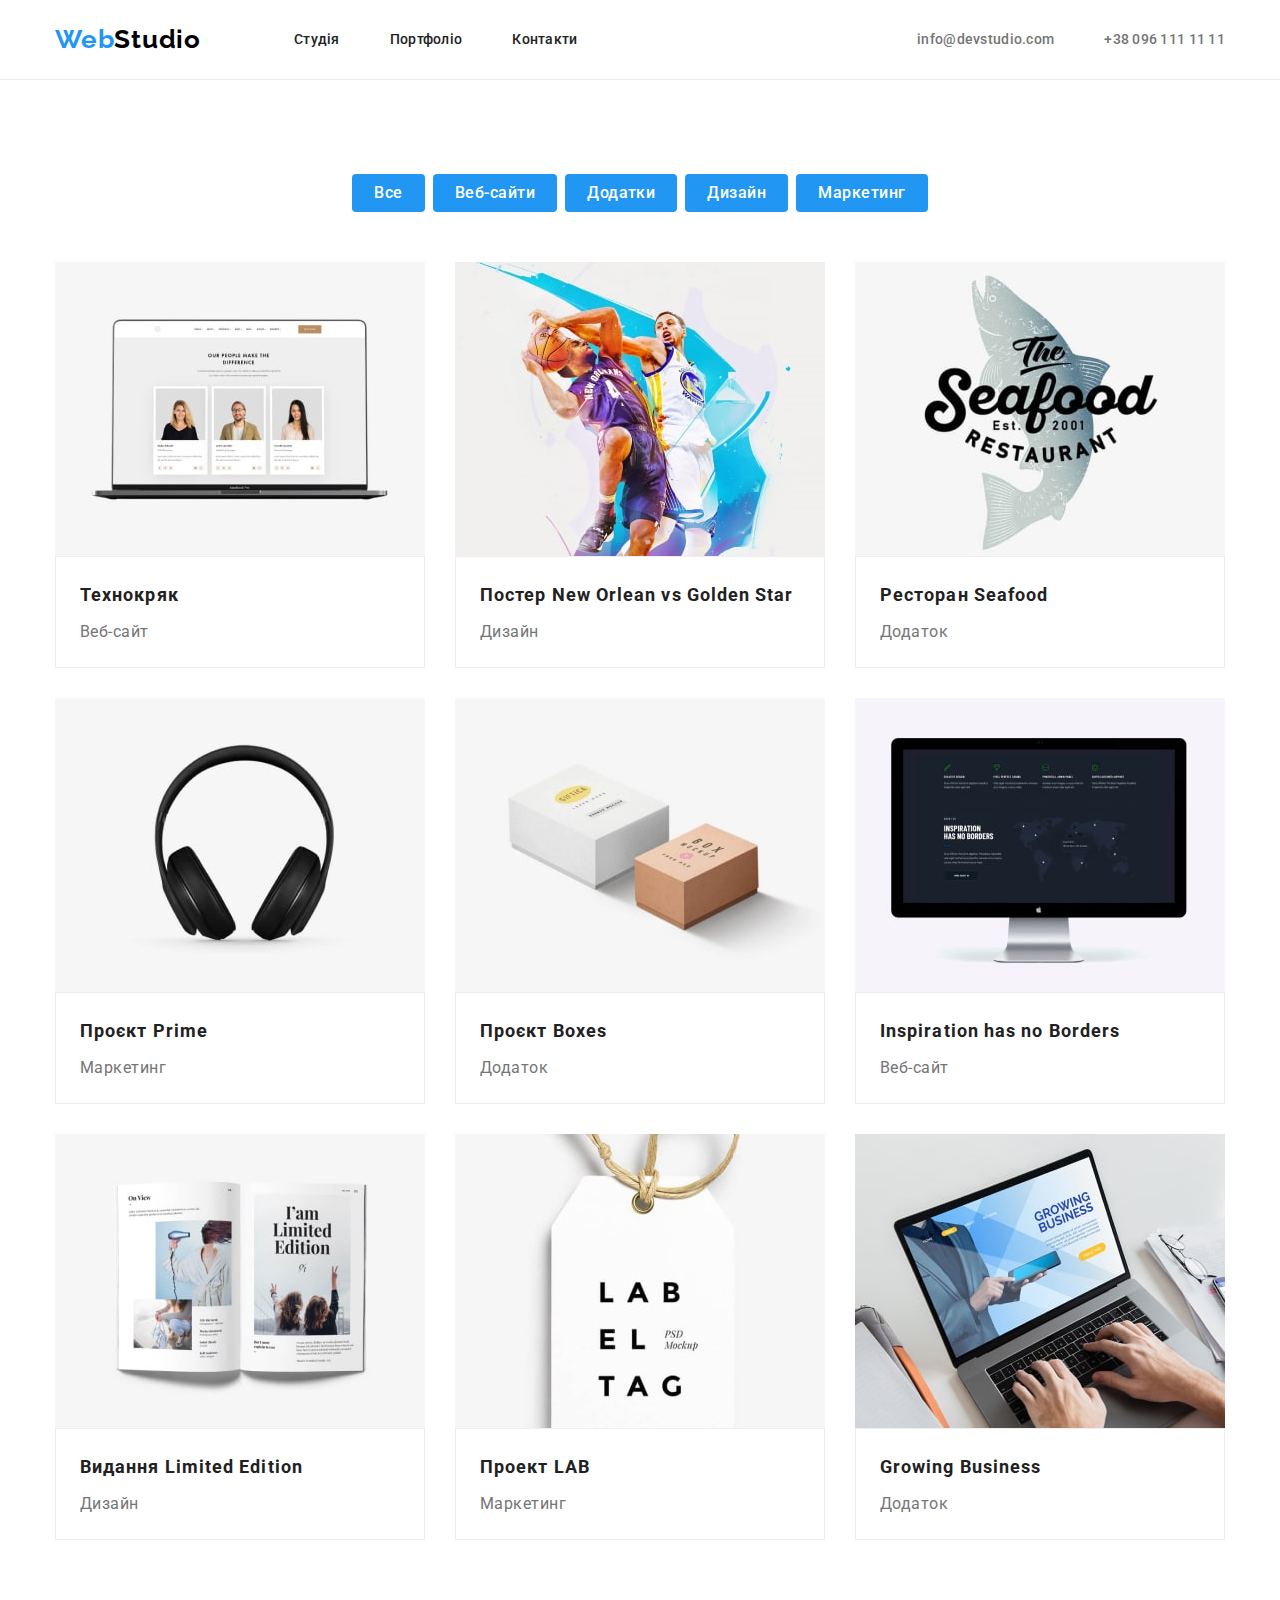
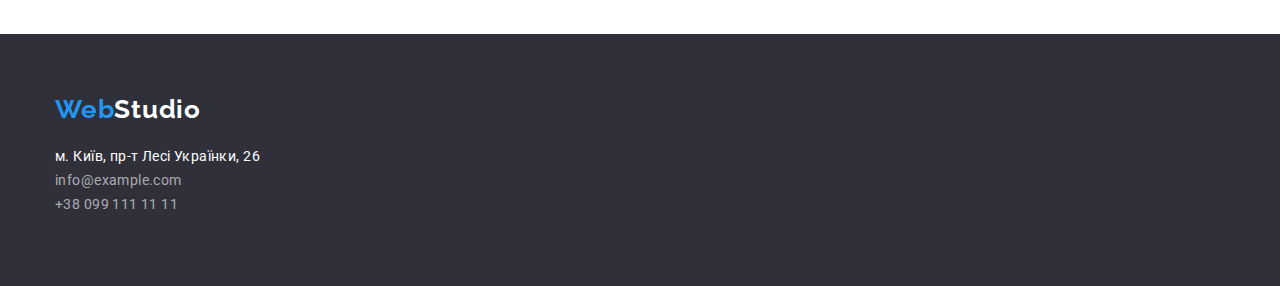
==== commit 9af54d6c: "add flex" ====
--- a/portfolio.html
+++ b/portfolio.html
@@ -36,15 +36,15 @@
               <a class="header-link link" href="">Контакти</a>
             </li>
           </ul>
+          <ul class="header-list-link list">
+            <li class="header-item">
+              <a class="header-link-mail link" href="">info@devstudio.com</a>
+            </li>
+            <li class="header-item">
+              <a class="header-link-tell link" href="tel:">+38 096 111 11 11</a>
+            </li>
+          </ul>
         </nav>
-        <ul class="header-list list">
-          <li class="header-item">
-            <a class="header-link-mail link" href="">info@devstudio.com</a>
-          </li>
-          <li class="header-item">
-            <a class="header-link-tell link" href="tel:">+38 096 111 11 11</a>
-          </li>
-        </ul>
       </div>
     </header>
     <!-- Gallery -->
@@ -77,8 +77,10 @@
                 height="294"
                 alt="Технокряк"
               />
-              <h2 class="gallery-title">Технокряк</h2>
-              <p class="gallery-text">Веб-сайт</p>
+              <div class="gallery-box">
+                <h2 class="gallery-title">Технокряк</h2>
+                <p class="gallery-text">Веб-сайт</p>
+              </div>
             </li>
             <li class="gallery-item">
               <img
@@ -87,8 +89,10 @@
                 height="294"
                 alt="Постер New Orlean vs Golden Star"
               />
-              <h2 class="gallery-title">Постер New Orlean vs Golden Star</h2>
-              <p class="gallery-text">Дизайн</p>
+              <div class="gallery-box">
+                <h2 class="gallery-title">Постер New Orlean vs Golden Star</h2>
+                <p class="gallery-text">Дизайн</p>
+              </div>
             </li>
             <li class="gallery-item">
               <img
@@ -97,8 +101,10 @@
                 height="294"
                 alt="Ресторан Seafood"
               />
-              <h2 class="gallery-title">Ресторан Seafood</h2>
-              <p class="gallery-text">Додаток</p>
+              <div class="gallery-box">
+                <h2 class="gallery-title">Ресторан Seafood</h2>
+                <p class="gallery-text">Додаток</p>
+              </div>
             </li>
             <li class="gallery-item">
               <img
@@ -107,8 +113,10 @@
                 height="294"
                 alt="Проєкт Prime"
               />
-              <h2 class="gallery-title">Проєкт Prime</h2>
-              <p class="gallery-text">Маркетинг</p>
+              <div class="gallery-box">
+                <h2 class="gallery-title">Проєкт Prime</h2>
+                <p class="gallery-text">Маркетинг</p>
+              </div>
             </li>
             <li class="gallery-item">
               <img
@@ -117,8 +125,10 @@
                 height="294"
                 alt="Проєкт Boxes"
               />
-              <h2 class="gallery-title">Проєкт Boxes</h2>
-              <p class="gallery-text">Додаток</p>
+              <div class="gallery-box">
+                <h2 class="gallery-title">Проєкт Boxes</h2>
+                <p class="gallery-text">Додаток</p>
+              </div>
             </li>
             <li class="gallery-item">
               <img
@@ -127,8 +137,10 @@
                 height="294"
                 alt="Inspiration has no Borders"
               />
-              <h2 class="gallery-title">Inspiration has no Borders</h2>
-              <p class="gallery-text">Веб-сайт</p>
+              <div class="gallery-box">
+                <h2 class="gallery-title">Inspiration has no Borders</h2>
+                <p class="gallery-text">Веб-сайт</p>
+              </div>
             </li>
             <li class="gallery-item">
               <img
@@ -137,8 +149,10 @@
                 height="294"
                 alt="Видання Limited Edition"
               />
-              <h2 class="gallery-title">Видання Limited Edition</h2>
-              <p class="gallery-text">Дизайн</p>
+              <div class="gallery-box">
+                <h2 class="gallery-title">Видання Limited Edition</h2>
+                <p class="gallery-text">Дизайн</p>
+              </div>
             </li>
             <li class="gallery-item">
               <img
@@ -147,8 +161,10 @@
                 height="294"
                 alt="Проект LAB"
               />
-              <h2 class="gallery-title">Проект LAB</h2>
-              <p class="gallery-text">Маркетинг</p>
+              <div class="gallery-box">
+                <h2 class="gallery-title">Проект LAB</h2>
+                <p class="gallery-text">Маркетинг</p>
+              </div>
             </li>
             <li class="gallery-item">
               <img
@@ -157,8 +173,10 @@
                 height="294"
                 alt="Growing Business"
               />
-              <h2 class="gallery-title">Growing Business</h2>
-              <p class="gallery-text">Додаток</p>
+              <div class="gallery-box">
+                <h2 class="gallery-title">Growing Business</h2>
+                <p class="gallery-text">Додаток</p>
+              </div>
             </li>
           </ul>
         </div>
--- a/css/styles.css
+++ b/css/styles.css
@@ -1,6 +1,7 @@
 :root {
   --main-color: #212121;
   --second-color: #757575;
+  --btn-color: #2196f3;
 }
 
 body {
@@ -80,6 +81,29 @@
   border-bottom: 1px solid #ececec;
 }
 
+.header-nav {
+  display: flex;
+  align-items: center;
+}
+
+.header-list {
+  display: flex;
+  margin-left: 93px;
+}
+
+.header-list-link {
+  display: flex;
+  margin-left: auto;
+}
+
+.header-item {
+  margin-right: 50px;
+}
+
+.header-item:last-child {
+  margin-right: 0;
+}
+
 .header-link {
   font-weight: 500;
   font-size: 14px;
@@ -134,6 +158,10 @@
 }
 
 .hero-btn {
+  min-width: 216px;
+  border-radius: 4px;
+  border: 0;
+  padding: 10px 32px 10px 32px;
   margin-top: 30px;
   font-weight: 700;
   font-size: 16px;
@@ -141,12 +169,26 @@
   letter-spacing: 0.06em;
   color: #ffffff;
   cursor: pointer;
+  background-color: var(--btn-color);
 }
 
 /* <!--Soft Skills--> */
 
+.soft-skills-list {
+  display: flex;
+}
+
+.soft-skills-item {
+  max-width: 270px;
+  margin-right: 30px;
+}
+
+.soft-skills-item:last-child {
+  margin-right: 0;
+}
+
 .soft-skills-title {
-  padding-bottom: 10px;
+  margin-bottom: 10px;
   font-weight: 700;
   font-size: 14px;
   line-height: 1.14;
@@ -163,6 +205,18 @@
 }
 
 /* <!--About--> */
+
+.about-list {
+  display: flex;
+}
+
+.about-item {
+  margin-right: 30px;
+}
+
+.about-item:last-child {
+  margin-right: 0;
+}
 
 .about-title {
   padding-bottom: 50px;
@@ -176,8 +230,18 @@
 
 /* <!--Team--> */
 
+.team-list {
+  display: flex;
+  outline: 2px solid tomato;
+}
+
 .team-item {
+  margin-right: 30px;
   background-color: #ffffff;
+}
+
+.team-item:last-child {
+  margin-right: 0;
 }
 
 .team-title {
@@ -191,7 +255,7 @@
 }
 
 .team-title-name {
-  margin-top: 50px;
+  margin-top: 30px;
   font-weight: 500;
   font-size: 16px;
   line-height: 1.19;
@@ -258,24 +322,61 @@
 /* <!-- Gallery --> */
 
 .gallery-item {
+  width: 370px;
+  margin-right: 30px;
+  margin-bottom: 30px;
   background-color: #ffffff;
+}
+
+.gallery-item:nth-child(3n) {
+  margin-right: 0;
+}
+
+.gallery-item:nth-child(n + 7) {
+  margin-bottom: 0;
 }
 
 .gallery-btn {
   font-family: "Roboto";
   font-weight: 500;
   font-size: 16px;
+  border-radius: 4px;
+  padding: 6px 22px 6px 22px;
   line-height: 1.63;
   text-align: center;
   letter-spacing: 0.03em;
   cursor: pointer;
+  border: 0;
+  color: #fff;
+  background-color: var(--btn-color);
+}
+
+.gallery-box {
+  border: 1px solid #eeeeee;
+  width: 370px;
 }
 
 .gallery-list {
+  display: flex;
+  flex-wrap: wrap;
   padding-top: 50px;
 }
 
+.gallery-list-btn {
+  display: flex;
+  justify-content: center;
+}
+
+.gallery-item-btn {
+  margin-right: 8px;
+}
+
+.gallery-item-btn:last-child {
+  margin-right: 0;
+}
+
 .gallery-title {
+  padding-left: 24px;
   padding-top: 20px;
   font-weight: 700;
   font-size: 18px;
@@ -285,6 +386,7 @@
 }
 
 .gallery-text {
+  padding-left: 24px;
   padding-top: 4px;
   padding-bottom: 20px;
   font-size: 16px;
